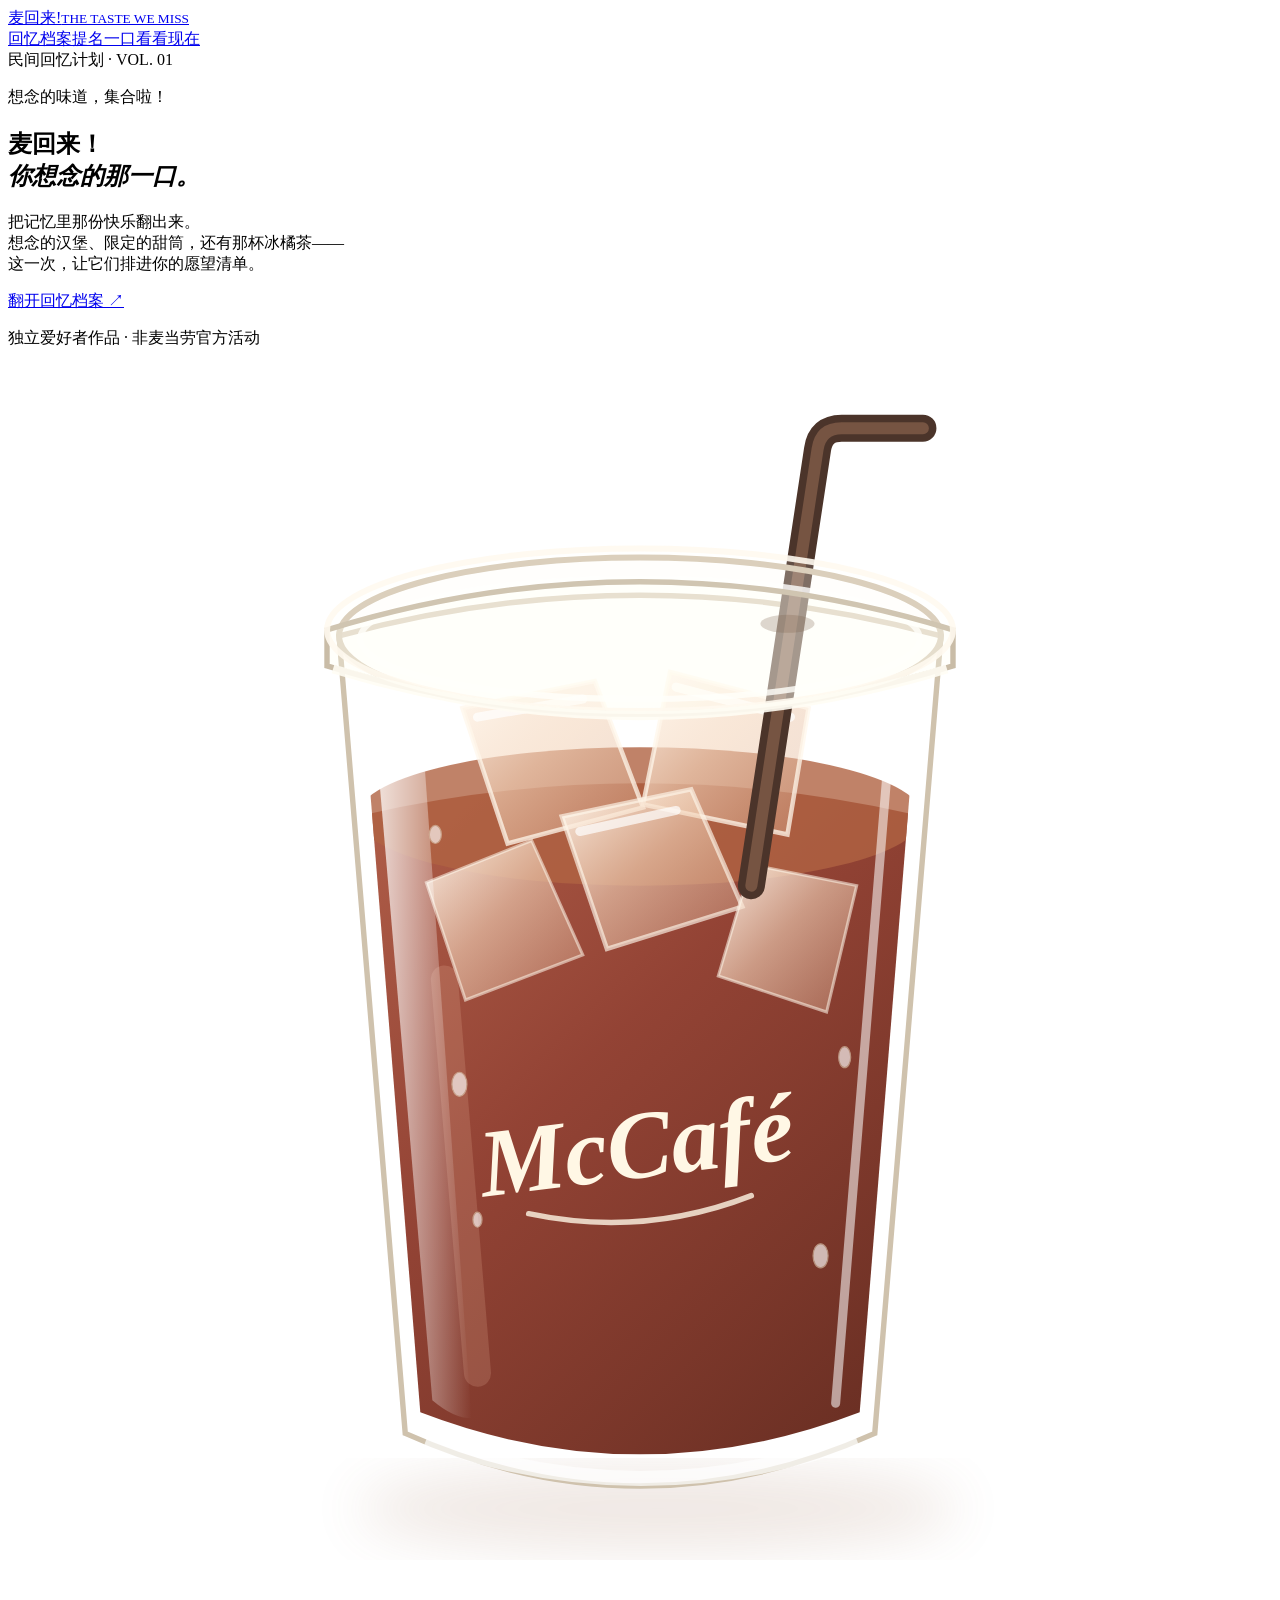
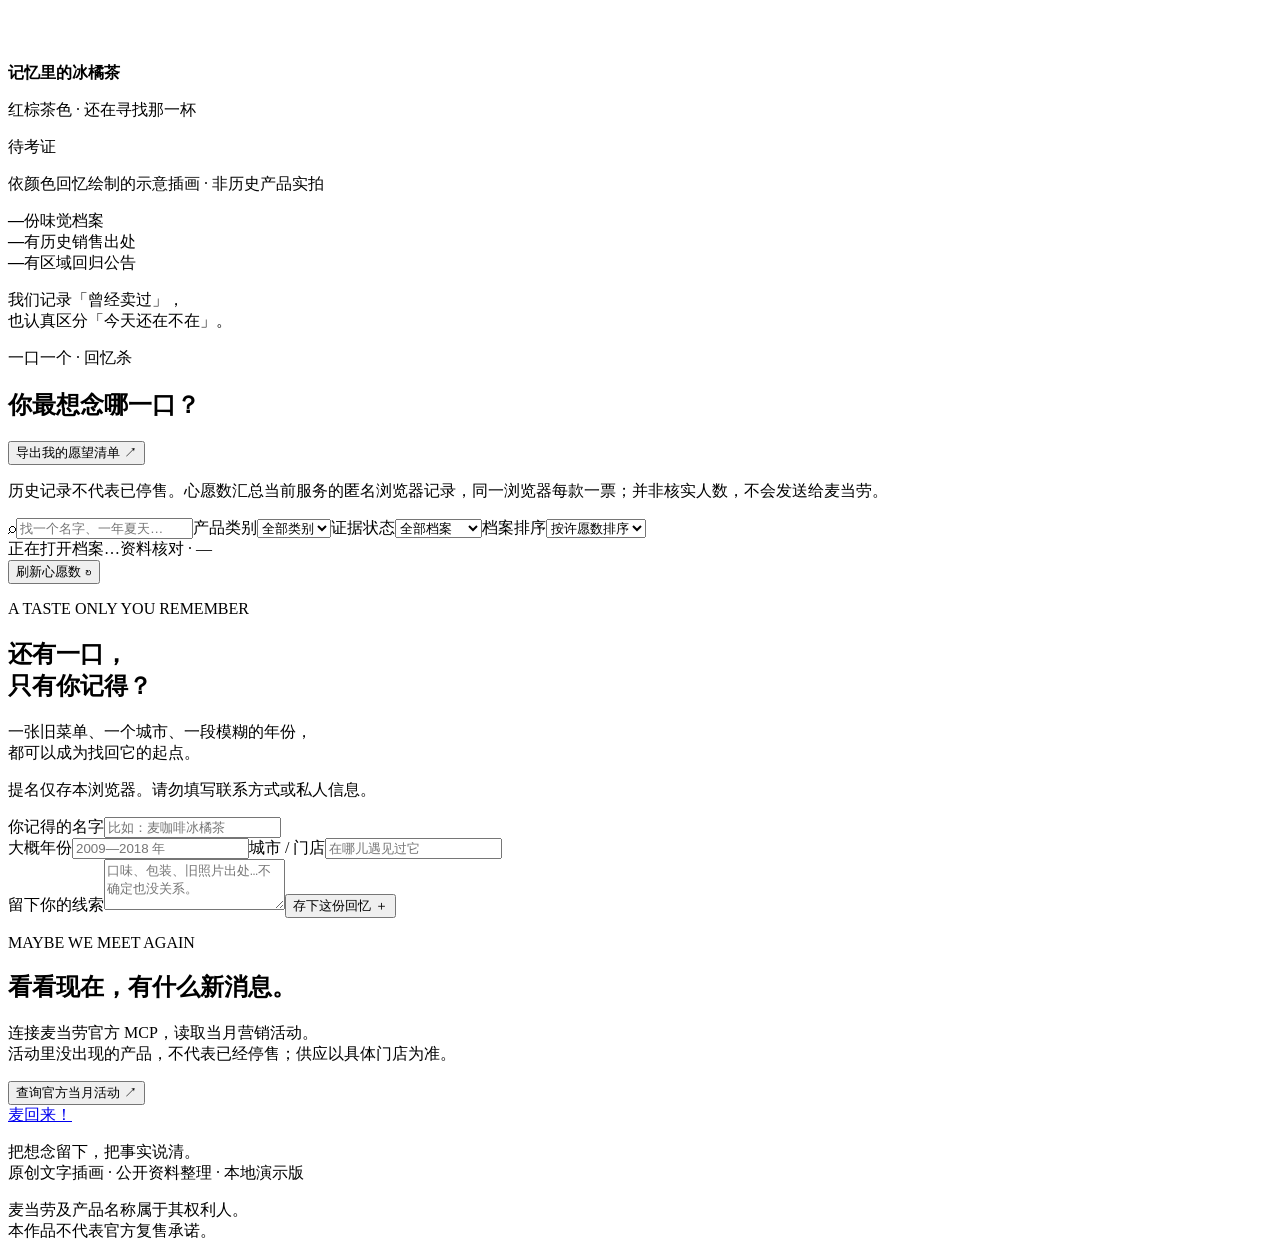
==== static/index.html @ cf87b191 "Launch Mai Hui Lai archive and wish voting skill" ====
<!doctype html>
<html lang="zh-CN"><head><meta charset="utf-8"><meta name="viewport" content="width=device-width,initial-scale=1"><title>麦回来！· 那一口，我们还记得</title><link rel="stylesheet" href="/style.css"><script defer src="/app.js"></script></head>
<body><header><a class="brand" href="#">麦回来<span>!</span><small>THE TASTE WE MISS</small></a><nav aria-label="主导航"><a href="#archive">回忆档案</a><a href="#nominate">提名一口</a><a href="#live">看看现在</a></nav><span class="edition">民间回忆计划 · VOL. 01</span></header>
<main><section class="hero"><div class="hero-copy"><p class="eyebrow">想念的味道，集合啦！</p><h1>麦回来<span>！</span><br><em>你想念的那一口。</em></h1><p class="intro">把记忆里那份快乐翻出来。<br>想念的汉堡、限定的甜筒，还有那杯冰橘茶——<br>这一次，让它们排进你的愿望清单。</p><a class="primary" href="#archive">翻开回忆档案 <span>↗</span></a><p class="quiet">独立爱好者作品 · 非麦当劳官方活动</p></div><div class="hero-art tea-scene" aria-label="根据用户颜色回忆绘制的冰茶示意插画，并非真实产品照片"><div class="tea-halo"></div><svg class="tea-glass" viewBox="0 0 420 430" role="img" aria-label="装有红棕色茶汤与冰块的麦咖啡透明外带杯及吸管示意图"><defs><linearGradient id="glass" x1="0" x2="1"><stop stop-color="#fff" stop-opacity=".8"/><stop offset=".2" stop-color="#fff" stop-opacity=".12"/><stop offset=".75" stop-color="#fff" stop-opacity=".06"/><stop offset="1" stop-color="#fff" stop-opacity=".75"/></linearGradient><linearGradient id="tea" x1="0" x2=".8" y2="1"><stop stop-color="#a84d35" stop-opacity=".9"/><stop offset=".45" stop-color="#8d392a" stop-opacity=".95"/><stop offset="1" stop-color="#6c3024"/></linearGradient><linearGradient id="ice" x1="0" x2="1" y2="1"><stop stop-color="#fff7ed" stop-opacity=".92"/><stop offset=".46" stop-color="#f4d6bc" stop-opacity=".6"/><stop offset="1" stop-color="#dcae92" stop-opacity=".35"/></linearGradient><linearGradient id="shine" x1="0" x2="1"><stop stop-color="#fff" stop-opacity=".8"/><stop offset="1" stop-color="#fff" stop-opacity="0"/></linearGradient><clipPath id="inside"><path d="M117 100L137 348Q210 376 283 348L303 100Z"/></clipPath><filter id="shadow"><feGaussianBlur stdDeviation="9"/></filter></defs><ellipse cx="216" cy="380" rx="100" ry="14" fill="#97664a" opacity=".15" filter="url(#shadow)"/><path d="M110 90Q210 63 310 90L288 355Q210 390 132 355Z" fill="url(#glass)" stroke="#cfc2ad" stroke-width="1.8"/><g clip-path="url(#inside)"><path d="M116 150Q210 128 304 150L284 351Q210 377 135 351Z" fill="url(#tea)"/><ellipse cx="210" cy="150" rx="94" ry="23" fill="#b16343" opacity=".8"/><path d="M151 114l44-9 16 42-45 12z" fill="url(#ice)" stroke="#fff7eb" stroke-opacity=".75" stroke-width="1.5"/><path d="M220 102l46 12-7 42-48-10z" fill="url(#ice)" stroke="#fff7eb" stroke-opacity=".75" stroke-width="1.5"/><path d="M184 150l43-9 17 39-45 14z" fill="url(#ice)" stroke="#fff7eb" stroke-opacity=".65" stroke-width="1.5"/><path d="M139 172l35-14 17 38-39 15z" fill="url(#ice)" stroke="#fff7eb" stroke-opacity=".55"/><path d="M247 166l35 7-10 42-36-12z" fill="url(#ice)" stroke="#fff7eb" stroke-opacity=".55"/><path d="M156 117l35-6M222 107l38 10M190 155l32-7" stroke="white" opacity=".7" stroke-width="3" stroke-linecap="round"/><path d="M145 204L156 335" stroke="#f4c3a5" stroke-opacity=".18" stroke-width="9" stroke-linecap="round"/></g><path d="M247 173L269 28Q270 21 277 21L304 21" fill="none" stroke="#4b342a" stroke-width="9" stroke-linecap="round"/><path d="M247 173L269 28Q270 21 277 21L304 21" fill="none" stroke="#765442" stroke-width="4" stroke-linecap="round"/><ellipse cx="210" cy="90" rx="100" ry="26" fill="#fffaf0" fill-opacity=".18" stroke="#d5c8b3" stroke-width="2"/><ellipse cx="210" cy="91" rx="93" ry="20" fill="none" stroke="white" stroke-opacity=".8" stroke-width="2"/><path d="M106 88Q210 56 314 88L314 100Q210 132 106 100Z" fill="#fffdf2" fill-opacity=".29" stroke="#c9bca7" stroke-width="1.8"/><ellipse cx="210" cy="88" rx="104" ry="27" fill="#fffdf2" fill-opacity=".13" stroke="#fffaf0" stroke-opacity=".9" stroke-width="2"/><path d="M108 101Q210 132 312 101" fill="none" stroke="#fffdf4" stroke-opacity=".9" stroke-width="3"/><ellipse cx="259" cy="86" rx="9" ry="3" fill="#795b43" fill-opacity=".25"/><text x="210" y="270" fill="#fff7e5" text-anchor="middle" font-family="Georgia, serif" font-size="32" font-style="italic" font-weight="bold" transform="rotate(-7 210 270)">McCafé</text><path d="M173 282Q211 290 247 276" fill="none" stroke="#fff7e5" stroke-width="1.8" stroke-linecap="round" opacity=".8"/><path d="M121 110L141 344Q148 350 154 350L137 113Z" fill="url(#shine)"/><path d="M294 112L275 345" fill="none" stroke="white" stroke-opacity=".55" stroke-width="3" stroke-linecap="round"/><path d="M139 357Q210 383 282 357" fill="none" stroke="white" stroke-opacity=".7" stroke-width="5"/><g fill="#fff" stroke="#d5bfa7" stroke-width=".4" opacity=".65"><ellipse cx="142" cy="156" rx="2" ry="3"/><ellipse cx="150" cy="239" rx="2.5" ry="4"/><ellipse cx="278" cy="230" rx="2" ry="3.5"/><ellipse cx="270" cy="296" rx="2.5" ry="4"/><ellipse cx="156" cy="284" rx="1.5" ry="2.5"/></g></svg><div class="tea-caption"><span class="tea-caption-rule"></span><div><strong>记忆里的冰橘茶</strong><p>红棕茶色 · 还在寻找那一杯</p></div><span class="tea-pending">待考证</span></div><p class="tea-disclaimer">依颜色回忆绘制的示意插画 · 非历史产品实拍</p></div></section>
<section class="stats" aria-label="档案概况"><div><b id="total">—</b><span>份味觉档案</span></div><div><b id="historical">—</b><span>有历史销售出处</span></div><div><b id="returned">—</b><span>有区域回归公告</span></div><p>我们记录「曾经卖过」，<br>也认真区分「今天还在不在」。</p></section>
<section id="archive" class="archive"><div class="section-top"><div><p class="eyebrow">一口一个 · 回忆杀</p><h2>你最想念哪一口？</h2></div><button id="export" class="text-button">导出我的愿望清单 ↗</button></div><p class="section-note">历史记录不代表已停售。心愿数汇总当前服务的匿名浏览器记录，同一浏览器每款一票；并非核实人数，不会发送给麦当劳。</p><div class="filters"><label class="search"><span>⌕</span><input id="search" type="search" placeholder="找一个名字、一年夏天…" aria-label="搜索产品名称、年份或线索"></label><label><span class="sr">产品类别</span><select id="category"><option value="">全部类别</option></select></label><label><span class="sr">证据状态</span><select id="status"><option value="">全部档案</option><option value="historical">有历史出处</option><option value="pending">待考证提名</option><option value="returned">有回归公告</option><option value="voted">我想它回来</option></select></label><label><span class="sr">档案排序</span><select id="sort"><option value="wishes">按许愿数排序</option><option value="archive">档案顺序</option></select></label></div><div class="results"><span id="count" role="status">正在打开档案…</span><span>资料核对 · <span id="checked">—</span></span></div><div class="vote-sync"><button id="refresh-votes" class="text-button" type="button">刷新心愿数 ↻</button><p id="vote-status" role="status" hidden></p></div><div id="cards" class="cards"></div><p id="empty" hidden>这里暂时没有匹配的味道。换个关键词试试，或在下方补一份回忆。</p></section>
<section id="nominate" class="nomination"><div><p class="eyebrow">A TASTE ONLY YOU REMEMBER</p><h2>还有一口，<br>只有你记得？</h2><p>一张旧菜单、一个城市、一段模糊的年份，<br>都可以成为找回它的起点。</p><p class="quiet">提名仅存本浏览器。请勿填写联系方式或私人信息。</p></div><form id="nomination-form"><label>你记得的名字<input name="name" required maxlength="80" placeholder="比如：麦咖啡冰橘茶"></label><div class="form-row"><label>大概年份<input name="year" maxlength="40" placeholder="2009—2018 年"></label><label>城市 / 门店<input name="city" maxlength="80" placeholder="在哪儿遇见过它"></label></div><label>留下你的线索<textarea name="memory" maxlength="600" rows="3" placeholder="口味、包装、旧照片出处…不确定也没关系。"></textarea></label><button class="primary" type="submit">存下这份回忆 <span>＋</span></button><div id="nominations"></div></form></section>
<section id="live" class="live"><div><p class="eyebrow">MAYBE WE MEET AGAIN</p><h2>看看现在，有什么新消息。</h2><p>连接麦当劳官方 MCP，读取当月营销活动。<br>活动里没出现的产品，不代表已经停售；供应以具体门店为准。</p></div><button id="calendar" class="outline">查询官方当月活动 ↗</button><pre id="live-result" role="status" hidden></pre></section></main><footer><a class="brand" href="#">麦回来！</a><p>把想念留下，把事实说清。<br>原创文字插画 · 公开资料整理 · 本地演示版</p><span>麦当劳及产品名称属于其权利人。<br>本作品不代表官方复售承诺。</span></footer>
<dialog id="detail"><button class="close" aria-label="关闭详情">×</button><div id="detail-content"></div></dialog><div id="toast" role="status" hidden></div></body></html>
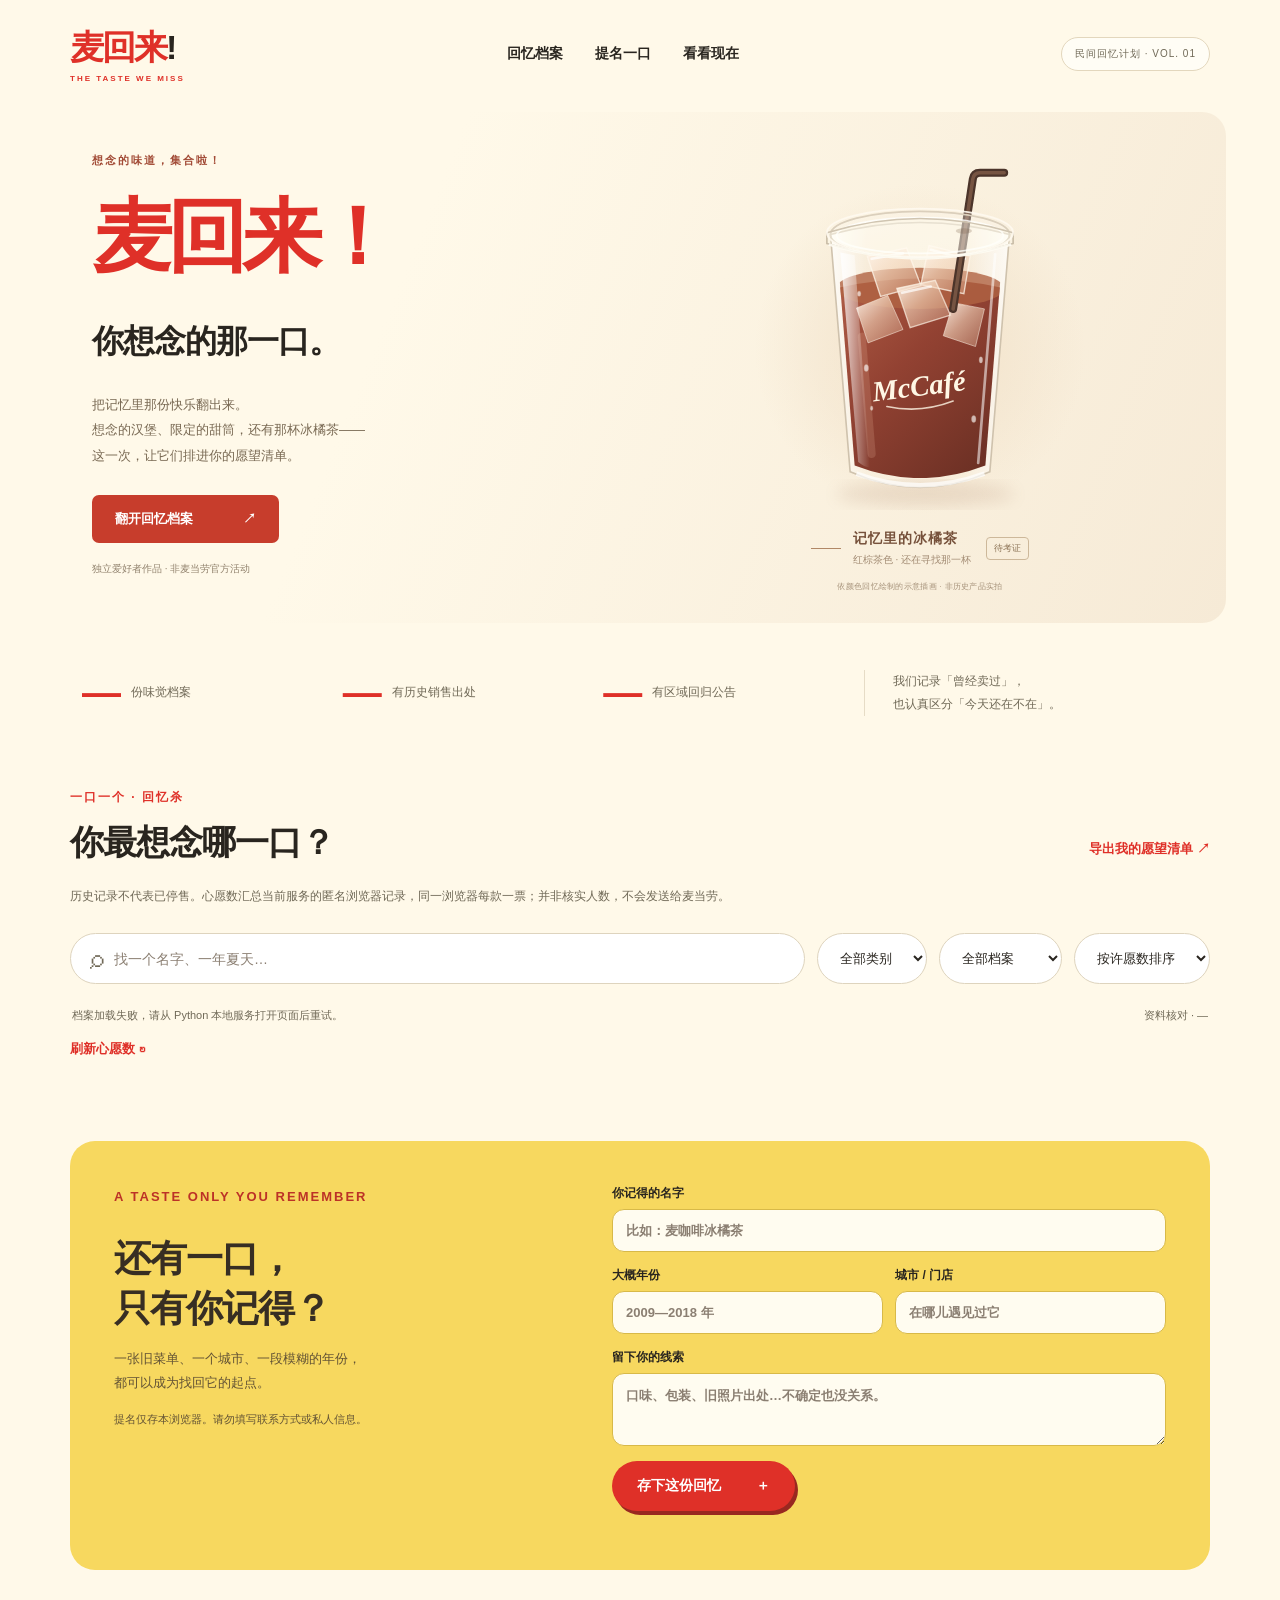
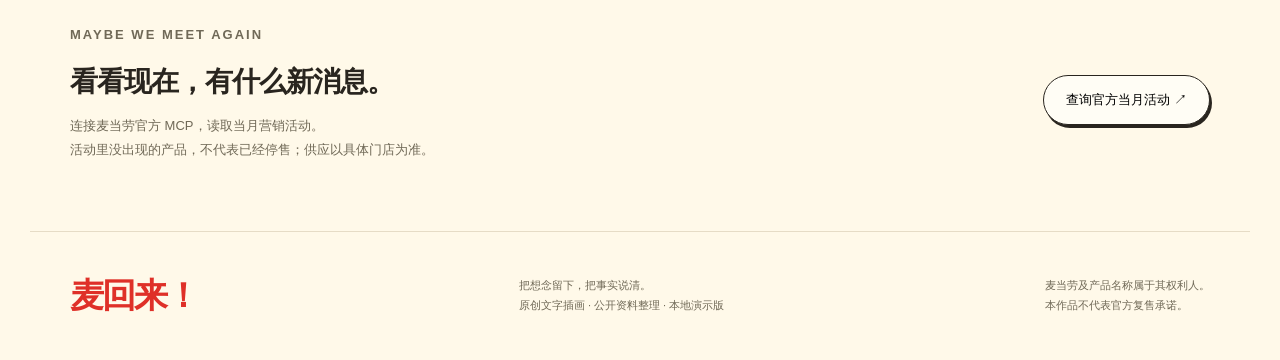
==== commit c55be45c: "Add public Pages showcase with isolated personal wishes" ====
--- a/static/index.html
+++ b/static/index.html
@@ -1,9 +1,9 @@
 <!doctype html>
-<html lang="zh-CN"><head><meta charset="utf-8"><meta name="viewport" content="width=device-width,initial-scale=1"><title>麦回来！· 那一口，我们还记得</title><link rel="stylesheet" href="/style.css"><script defer src="/app.js"></script></head>
+<html lang="zh-CN" data-mode="server"><head><meta charset="utf-8"><meta name="viewport" content="width=device-width,initial-scale=1"><title>麦回来！· 那一口，我们还记得</title><link rel="stylesheet" href="./style.css"><script defer src="./app.js"></script></head>
 <body><header><a class="brand" href="#">麦回来<span>!</span><small>THE TASTE WE MISS</small></a><nav aria-label="主导航"><a href="#archive">回忆档案</a><a href="#nominate">提名一口</a><a href="#live">看看现在</a></nav><span class="edition">民间回忆计划 · VOL. 01</span></header>
 <main><section class="hero"><div class="hero-copy"><p class="eyebrow">想念的味道，集合啦！</p><h1>麦回来<span>！</span><br><em>你想念的那一口。</em></h1><p class="intro">把记忆里那份快乐翻出来。<br>想念的汉堡、限定的甜筒，还有那杯冰橘茶——<br>这一次，让它们排进你的愿望清单。</p><a class="primary" href="#archive">翻开回忆档案 <span>↗</span></a><p class="quiet">独立爱好者作品 · 非麦当劳官方活动</p></div><div class="hero-art tea-scene" aria-label="根据用户颜色回忆绘制的冰茶示意插画，并非真实产品照片"><div class="tea-halo"></div><svg class="tea-glass" viewBox="0 0 420 430" role="img" aria-label="装有红棕色茶汤与冰块的麦咖啡透明外带杯及吸管示意图"><defs><linearGradient id="glass" x1="0" x2="1"><stop stop-color="#fff" stop-opacity=".8"/><stop offset=".2" stop-color="#fff" stop-opacity=".12"/><stop offset=".75" stop-color="#fff" stop-opacity=".06"/><stop offset="1" stop-color="#fff" stop-opacity=".75"/></linearGradient><linearGradient id="tea" x1="0" x2=".8" y2="1"><stop stop-color="#a84d35" stop-opacity=".9"/><stop offset=".45" stop-color="#8d392a" stop-opacity=".95"/><stop offset="1" stop-color="#6c3024"/></linearGradient><linearGradient id="ice" x1="0" x2="1" y2="1"><stop stop-color="#fff7ed" stop-opacity=".92"/><stop offset=".46" stop-color="#f4d6bc" stop-opacity=".6"/><stop offset="1" stop-color="#dcae92" stop-opacity=".35"/></linearGradient><linearGradient id="shine" x1="0" x2="1"><stop stop-color="#fff" stop-opacity=".8"/><stop offset="1" stop-color="#fff" stop-opacity="0"/></linearGradient><clipPath id="inside"><path d="M117 100L137 348Q210 376 283 348L303 100Z"/></clipPath><filter id="shadow"><feGaussianBlur stdDeviation="9"/></filter></defs><ellipse cx="216" cy="380" rx="100" ry="14" fill="#97664a" opacity=".15" filter="url(#shadow)"/><path d="M110 90Q210 63 310 90L288 355Q210 390 132 355Z" fill="url(#glass)" stroke="#cfc2ad" stroke-width="1.8"/><g clip-path="url(#inside)"><path d="M116 150Q210 128 304 150L284 351Q210 377 135 351Z" fill="url(#tea)"/><ellipse cx="210" cy="150" rx="94" ry="23" fill="#b16343" opacity=".8"/><path d="M151 114l44-9 16 42-45 12z" fill="url(#ice)" stroke="#fff7eb" stroke-opacity=".75" stroke-width="1.5"/><path d="M220 102l46 12-7 42-48-10z" fill="url(#ice)" stroke="#fff7eb" stroke-opacity=".75" stroke-width="1.5"/><path d="M184 150l43-9 17 39-45 14z" fill="url(#ice)" stroke="#fff7eb" stroke-opacity=".65" stroke-width="1.5"/><path d="M139 172l35-14 17 38-39 15z" fill="url(#ice)" stroke="#fff7eb" stroke-opacity=".55"/><path d="M247 166l35 7-10 42-36-12z" fill="url(#ice)" stroke="#fff7eb" stroke-opacity=".55"/><path d="M156 117l35-6M222 107l38 10M190 155l32-7" stroke="white" opacity=".7" stroke-width="3" stroke-linecap="round"/><path d="M145 204L156 335" stroke="#f4c3a5" stroke-opacity=".18" stroke-width="9" stroke-linecap="round"/></g><path d="M247 173L269 28Q270 21 277 21L304 21" fill="none" stroke="#4b342a" stroke-width="9" stroke-linecap="round"/><path d="M247 173L269 28Q270 21 277 21L304 21" fill="none" stroke="#765442" stroke-width="4" stroke-linecap="round"/><ellipse cx="210" cy="90" rx="100" ry="26" fill="#fffaf0" fill-opacity=".18" stroke="#d5c8b3" stroke-width="2"/><ellipse cx="210" cy="91" rx="93" ry="20" fill="none" stroke="white" stroke-opacity=".8" stroke-width="2"/><path d="M106 88Q210 56 314 88L314 100Q210 132 106 100Z" fill="#fffdf2" fill-opacity=".29" stroke="#c9bca7" stroke-width="1.8"/><ellipse cx="210" cy="88" rx="104" ry="27" fill="#fffdf2" fill-opacity=".13" stroke="#fffaf0" stroke-opacity=".9" stroke-width="2"/><path d="M108 101Q210 132 312 101" fill="none" stroke="#fffdf4" stroke-opacity=".9" stroke-width="3"/><ellipse cx="259" cy="86" rx="9" ry="3" fill="#795b43" fill-opacity=".25"/><text x="210" y="270" fill="#fff7e5" text-anchor="middle" font-family="Georgia, serif" font-size="32" font-style="italic" font-weight="bold" transform="rotate(-7 210 270)">McCafé</text><path d="M173 282Q211 290 247 276" fill="none" stroke="#fff7e5" stroke-width="1.8" stroke-linecap="round" opacity=".8"/><path d="M121 110L141 344Q148 350 154 350L137 113Z" fill="url(#shine)"/><path d="M294 112L275 345" fill="none" stroke="white" stroke-opacity=".55" stroke-width="3" stroke-linecap="round"/><path d="M139 357Q210 383 282 357" fill="none" stroke="white" stroke-opacity=".7" stroke-width="5"/><g fill="#fff" stroke="#d5bfa7" stroke-width=".4" opacity=".65"><ellipse cx="142" cy="156" rx="2" ry="3"/><ellipse cx="150" cy="239" rx="2.5" ry="4"/><ellipse cx="278" cy="230" rx="2" ry="3.5"/><ellipse cx="270" cy="296" rx="2.5" ry="4"/><ellipse cx="156" cy="284" rx="1.5" ry="2.5"/></g></svg><div class="tea-caption"><span class="tea-caption-rule"></span><div><strong>记忆里的冰橘茶</strong><p>红棕茶色 · 还在寻找那一杯</p></div><span class="tea-pending">待考证</span></div><p class="tea-disclaimer">依颜色回忆绘制的示意插画 · 非历史产品实拍</p></div></section>
 <section class="stats" aria-label="档案概况"><div><b id="total">—</b><span>份味觉档案</span></div><div><b id="historical">—</b><span>有历史销售出处</span></div><div><b id="returned">—</b><span>有区域回归公告</span></div><p>我们记录「曾经卖过」，<br>也认真区分「今天还在不在」。</p></section>
-<section id="archive" class="archive"><div class="section-top"><div><p class="eyebrow">一口一个 · 回忆杀</p><h2>你最想念哪一口？</h2></div><button id="export" class="text-button">导出我的愿望清单 ↗</button></div><p class="section-note">历史记录不代表已停售。心愿数汇总当前服务的匿名浏览器记录，同一浏览器每款一票；并非核实人数，不会发送给麦当劳。</p><div class="filters"><label class="search"><span>⌕</span><input id="search" type="search" placeholder="找一个名字、一年夏天…" aria-label="搜索产品名称、年份或线索"></label><label><span class="sr">产品类别</span><select id="category"><option value="">全部类别</option></select></label><label><span class="sr">证据状态</span><select id="status"><option value="">全部档案</option><option value="historical">有历史出处</option><option value="pending">待考证提名</option><option value="returned">有回归公告</option><option value="voted">我想它回来</option></select></label><label><span class="sr">档案排序</span><select id="sort"><option value="wishes">按许愿数排序</option><option value="archive">档案顺序</option></select></label></div><div class="results"><span id="count" role="status">正在打开档案…</span><span>资料核对 · <span id="checked">—</span></span></div><div class="vote-sync"><button id="refresh-votes" class="text-button" type="button">刷新心愿数 ↻</button><p id="vote-status" role="status" hidden></p></div><div id="cards" class="cards"></div><p id="empty" hidden>这里暂时没有匹配的味道。换个关键词试试，或在下方补一份回忆。</p></section>
+<section id="archive" class="archive"><div class="section-top"><div><p class="eyebrow">一口一个 · 回忆杀</p><h2>你最想念哪一口？</h2></div><button id="export" class="text-button">导出我的愿望清单 ↗</button></div><p class="section-note" id="mode-note">历史记录不代表已停售。心愿数汇总当前服务的匿名浏览器记录，同一浏览器每款一票；并非核实人数，不会发送给麦当劳。</p><div class="filters"><label class="search"><span>⌕</span><input id="search" type="search" placeholder="找一个名字、一年夏天…" aria-label="搜索产品名称、年份或线索"></label><label><span class="sr">产品类别</span><select id="category"><option value="">全部类别</option></select></label><label><span class="sr">证据状态</span><select id="status"><option value="">全部档案</option><option value="historical">有历史出处</option><option value="pending">待考证提名</option><option value="returned">有回归公告</option><option value="voted">我想它回来</option></select></label><label><span class="sr">档案排序</span><select id="sort"><option value="wishes">按许愿数排序</option><option value="archive">档案顺序</option></select></label></div><div class="results"><span id="count" role="status">正在打开档案…</span><span>资料核对 · <span id="checked">—</span></span></div><div class="vote-sync"><button id="refresh-votes" class="text-button" type="button">刷新心愿数 ↻</button><p id="vote-status" role="status" hidden></p></div><div id="cards" class="cards"></div><p id="empty" hidden>这里暂时没有匹配的味道。换个关键词试试，或在下方补一份回忆。</p></section>
 <section id="nominate" class="nomination"><div><p class="eyebrow">A TASTE ONLY YOU REMEMBER</p><h2>还有一口，<br>只有你记得？</h2><p>一张旧菜单、一个城市、一段模糊的年份，<br>都可以成为找回它的起点。</p><p class="quiet">提名仅存本浏览器。请勿填写联系方式或私人信息。</p></div><form id="nomination-form"><label>你记得的名字<input name="name" required maxlength="80" placeholder="比如：麦咖啡冰橘茶"></label><div class="form-row"><label>大概年份<input name="year" maxlength="40" placeholder="2009—2018 年"></label><label>城市 / 门店<input name="city" maxlength="80" placeholder="在哪儿遇见过它"></label></div><label>留下你的线索<textarea name="memory" maxlength="600" rows="3" placeholder="口味、包装、旧照片出处…不确定也没关系。"></textarea></label><button class="primary" type="submit">存下这份回忆 <span>＋</span></button><div id="nominations"></div></form></section>
 <section id="live" class="live"><div><p class="eyebrow">MAYBE WE MEET AGAIN</p><h2>看看现在，有什么新消息。</h2><p>连接麦当劳官方 MCP，读取当月营销活动。<br>活动里没出现的产品，不代表已经停售；供应以具体门店为准。</p></div><button id="calendar" class="outline">查询官方当月活动 ↗</button><pre id="live-result" role="status" hidden></pre></section></main><footer><a class="brand" href="#">麦回来！</a><p>把想念留下，把事实说清。<br>原创文字插画 · 公开资料整理 · 本地演示版</p><span>麦当劳及产品名称属于其权利人。<br>本作品不代表官方复售承诺。</span></footer>
 <dialog id="detail"><button class="close" aria-label="关闭详情">×</button><div id="detail-content"></div></dialog><div id="toast" role="status" hidden></div></body></html>
--- a/static/style.css
+++ b/static/style.css
@@ -0,0 +1,7 @@
+:root{--paper:#fbf6ec;--ink:#37251e;--red:#bc3028;--line:#ded5c6;--muted:#796d60;--yellow:#efbb54}*{box-sizing:border-box}html{scroll-behavior:smooth;scroll-padding-top:32px}body{margin:0;background:var(--paper);color:var(--ink);font-family:-apple-system,BlinkMacSystemFont,"PingFang SC","Microsoft YaHei",sans-serif}button,input,select,textarea{font:inherit}button,a,input,select,textarea{touch-action:manipulation}button,a{ -webkit-tap-highlight-color:transparent}a{color:inherit;text-decoration:none}button{cursor:pointer}button:focus-visible,a:focus-visible,input:focus-visible,select:focus-visible,textarea:focus-visible{outline:3px solid #176c68;outline-offset:4px}header,main,footer{max-width:1220px;margin:auto}header{padding:29px 40px;display:flex;align-items:center;justify-content:space-between;border-bottom:1px solid var(--line)}.brand{font-size:29px;font-weight:900;letter-spacing:-2px;color:var(--red)}.brand span{color:var(--ink)}.brand small{display:block;font-size:8px;letter-spacing:2.2px;margin-top:3px}nav{display:flex;gap:30px;font-size:13px}nav a:hover{color:var(--red)}.edition{font-size:10px;letter-spacing:1px;color:var(--muted)}section{margin:0 40px}.hero{display:grid;grid-template-columns:1fr 1fr;min-height:600px;align-items:center;gap:20px}.eyebrow{font-size:11px;font-weight:700;letter-spacing:2.4px;color:var(--red);margin:0 0 24px}h1{font-size:clamp(48px,5.3vw,70px);letter-spacing:-3px;line-height:1.14;margin:0 0 24px;font-weight:900}h1 span{color:var(--red)}.intro{line-height:1.9;color:var(--muted);font-size:15px;margin-bottom:28px}.primary{display:inline-flex;justify-content:space-between;gap:48px;align-items:center;background:var(--red);border:0;color:white;padding:15px 22px;border-radius:3px;font-size:13px;font-weight:600}.primary:hover{background:#9c241f}.quiet{font-size:11px;color:var(--muted);line-height:1.8}.hero-art{height:460px;position:relative;isolation:isolate}.hero-art:before{content:"";position:absolute;inset:28px 0;background:#eadbc0;border-radius:50%;opacity:.55}.orbit{position:absolute;left:40px;top:0;font-size:10px;letter-spacing:4px;transform:rotate(-8deg)}.ticket{position:absolute;background:#fffaf0;box-shadow:0 15px 35px #5d402222;border:1px solid #e5d6ba;border-radius:3px}.ticket.back{width:220px;height:290px;right:0;top:28px;transform:rotate(13deg);padding:26px;color:#716451;background:#ecd9ab}.ticket.back p{font-size:12px}.ticket.back strong{font-size:34px;writing-mode:vertical-rl;letter-spacing:10px;display:block;margin:20px auto}.ticket.back span{font-size:10px}.ticket.front{width:270px;height:359px;top:70px;left:55px;transform:rotate(-9deg);padding:20px}.ticket-top{display:flex;justify-content:space-between;font-size:10px;border-bottom:1px dashed #b6a78e;padding-bottom:14px}.ticket-top span{font-family:monospace}.cup{width:100px;height:148px;background:var(--red);border-radius:5px 5px 26px 26px;transform:rotate(8deg);margin:40px auto 20px;position:relative;box-shadow:9px 10px 0 #e9dac1}.cup:before{content:"";position:absolute;background:#efddba;width:110px;left:-5px;height:10px;border-radius:8px;top:-5px}.straw{width:7px;height:41px;background:#ac8d60;position:absolute;top:-42px;left:67px;transform:rotate(10deg)}.cup-label{color:#f9e9be;font-size:29px;line-height:1.1;font-weight:900;text-align:center;padding-top:35px}.ticket-bottom{border-top:1px dashed #b6a78e;padding-top:18px;text-align:center}.ticket-bottom strong{font-size:14px;display:block}.ticket-bottom span{display:block;font-size:7px;letter-spacing:1px;margin-top:10px}.stamp{position:absolute;bottom:13px;right:25px;border-radius:50%;border:2px solid var(--red);outline:1px solid var(--red);outline-offset:-7px;color:var(--red);width:92px;height:92px;display:grid;place-content:center;text-align:center;font-size:24px;font-weight:800;line-height:1.1;transform:rotate(12deg);background:var(--paper)}.stats{border-top:1px solid var(--line);border-bottom:1px solid var(--line);display:grid;grid-template-columns:repeat(3,1fr) 1.4fr;padding:24px 0}.stats div{display:flex;align-items:center;gap:12px}.stats b{font-family:Georgia,serif;font-size:39px;font-weight:400}.stats span,.stats p{font-size:11px;color:var(--muted);line-height:1.9}.stats p{margin:0;border-left:1px solid var(--line);padding-left:28px}.archive{padding:65px 0}.section-top{display:flex;justify-content:space-between;gap:20px;align-items:end}.section-top .eyebrow{margin-bottom:14px}h2{font-size:30px;letter-spacing:-1px;line-height:1.35;margin:0}.text-button{border:0;background:none;color:var(--red);padding:8px 0;font-size:12px}.section-note{font-size:12px;line-height:1.8;color:var(--muted);margin:20px 0 26px}.filters{display:flex;gap:10px}.search{flex:1;display:flex;background:#fffaf4;border:1px solid var(--line);align-items:center;padding:0 14px;gap:10px}.search span{font-size:27px;color:var(--muted)}input,textarea,select{min-width:0;background:#fffaf4;border:1px solid var(--line);color:var(--ink);padding:13px;border-radius:3px}input::placeholder,textarea::placeholder{color:#8b7f72}.search input{border:0;width:100%;background:none;padding-left:0}select{height:47px;font-size:12px;max-width:180px}.results{display:flex;justify-content:space-between;margin:20px 0;font-size:10px;color:var(--muted)}.cards{display:grid;grid-template-columns:repeat(3,1fr);gap:20px}.card{border:1px solid var(--line);background:#fffbf4;display:flex;flex-direction:column;border-radius:4px;overflow:hidden;transition:transform .2s,box-shadow .2s}.card:hover{transform:translateY(-3px);box-shadow:0 10px 20px #37251e0a}.card-visual{height:150px;display:flex;justify-content:space-between;position:relative;padding:20px;background:var(--tile,#e7dfc7);overflow:hidden}.card-visual .number{font-family:monospace;font-size:10px;align-self:flex-start;color:#665a47}.card-visual .word{font-size:48px;font-weight:900;letter-spacing:-3px;align-self:center;color:#53452a99;transform:rotate(-8deg)}.card-visual .vertical{font-size:9px;writing-mode:vertical-rl;letter-spacing:3px;color:#665a47}.card-body{padding:20px;display:flex;flex-direction:column;flex:1}.badge{font-size:10px;color:#66664d;display:inline-block}.badge.pending{color:#966b20}.badge.returned{color:#337667}.card h3{font-size:18px;line-height:1.5;margin:10px 0;letter-spacing:-.5px}.card p{font-size:11px;color:var(--muted);line-height:1.7;margin:0 0 15px}.card-actions{display:flex;align-items:center;justify-content:space-between;gap:8px;margin-top:auto;padding-top:15px;border-top:1px solid var(--line)}.detail-link{background:none;border:0;padding:8px 0;font-size:11px;color:var(--muted)}.vote{border:1px solid #d9c8b5;color:var(--red);background:transparent;border-radius:3px;padding:8px 10px;font-size:11px}.vote[aria-pressed=true]{background:var(--red);color:white;border-color:var(--red)}.nomination{background:#ece5d7;display:grid;grid-template-columns:1fr 1.25fr;gap:55px;padding:44px;margin-bottom:45px}.nomination h2{font-size:34px}.nomination p,.live p{font-size:12px;color:var(--muted);line-height:1.9}.nomination form{display:grid;gap:15px}form label{font-size:11px;display:grid;gap:7px}.form-row{display:grid;grid-template-columns:1fr 1fr;gap:12px}textarea{resize:vertical}form .primary{justify-self:start}.saved-memory{padding:12px 0;border-bottom:1px solid #cfc4b2;font-size:12px;overflow-wrap:anywhere}.saved-memory p{margin:5px 0;white-space:pre-wrap}.saved-memory button{font-size:11px;border:0;background:none;color:var(--red);padding:5px}.live{display:flex;flex-wrap:wrap;align-items:center;justify-content:space-between;gap:20px;padding:15px 0 55px}.live h2{font-size:25px}.live .eyebrow{margin-bottom:15px}.outline{background:none;border:1px solid var(--ink);padding:15px;font-size:12px;border-radius:3px}.outline:disabled{opacity:.5;cursor:wait}pre{white-space:pre-wrap;overflow-wrap:anywhere;background:#eee7d9;padding:20px;font-size:12px;line-height:1.7;max-height:400px;overflow:auto;width:100%}footer{border-top:1px solid var(--line);padding:30px 40px;display:flex;justify-content:space-between;align-items:center;gap:20px}footer p,footer>span{font-size:10px;line-height:1.8;color:var(--muted)}dialog{max-width:600px;width:calc(100% - 32px);background:var(--paper);color:var(--ink);padding:40px;border:1px solid var(--line);border-radius:8px;max-height:85vh}dialog::backdrop{background:#2f241eb3;backdrop-filter:blur(3px)}.close{position:absolute;right:14px;top:10px;border:0;background:none;font-size:28px;color:var(--ink)}dialog h2{font-size:26px;margin:20px 0}dialog p{font-size:13px;line-height:1.9}dialog h4{font-size:12px;color:var(--muted);margin-bottom:8px}dialog a{font-size:12px;display:block;color:var(--red);text-decoration:underline;margin:12px 0}#toast{position:fixed;bottom:25px;left:50%;transform:translateX(-50%);background:var(--ink);color:#fff;padding:13px 22px;font-size:12px;border-radius:4px;max-width:90%;z-index:5}.sr{position:absolute;width:1px;height:1px;overflow:hidden;clip-path:inset(50%)}[hidden]{display:none!important}@media(max-width:800px){header{padding:22px 24px}.edition{display:none}nav{gap:18px}section{margin-left:24px;margin-right:24px}.hero{min-height:510px}.hero-art{transform:scale(.8);transform-origin:center;height:420px}.ticket.front{left:0}.stats{grid-template-columns:repeat(3,1fr);gap:15px}.stats p{display:none}.stats div{display:block}.stats span{display:block}.cards{grid-template-columns:repeat(2,1fr)}.nomination{padding:28px;gap:25px;grid-template-columns:1fr 1.2fr}footer{padding:25px}}@media(max-width:560px){header{padding:20px}.brand{font-size:25px}nav{font-size:11px;gap:13px}.hero{grid-template-columns:1fr;gap:0;padding-top:38px}.hero-copy{position:relative;z-index:1}h1{font-size:55px}.intro{font-size:13px}.hero-art{height:430px;width:310px;max-width:100%;justify-self:center;margin-top:-12px;transform:scale(.76);transform-origin:center top;margin-bottom:-60px}.hero-art:before{height:370px}.stamp{bottom:0;right:0}.stats{margin-top:25px}.stats b{font-size:32px}.stats span{font-size:10px}.archive{padding:42px 0}.section-top{align-items:start}.section-top h2{font-size:25px}.section-top .text-button{font-size:10px;max-width:90px;text-align:right}.eyebrow{font-size:9px}.filters{flex-wrap:wrap}.search{flex-basis:100%}.filters>label:not(.search){flex:1}.filters select{max-width:none;width:100%}.cards{gap:12px}.card-visual{height:115px;padding:12px}.card-visual .word{font-size:32px}.card-body{padding:13px}.card h3{font-size:15px}.card-actions{flex-wrap:wrap}.vote{width:100%}.card p{font-size:10px}.card-visual .vertical{font-size:8px}.nomination{grid-template-columns:1fr;padding:24px;margin-left:16px;margin-right:16px}.nomination h2{font-size:29px}.live h2{font-size:23px}.live{padding-bottom:35px}footer{flex-wrap:wrap}footer>span{width:100%}dialog{padding:30px 24px}}@media(prefers-reduced-motion:reduce){html{scroll-behavior:auto}.card{transition:none}}
+/* Playful nostalgia edition: original CSS illustrations, no product photos. */
+:root{--paper:#fff9e9;--ink:#29251f;--red:#df3028;--line:#e6dcc6;--muted:#706957;--yellow:#ffce42}body{background:var(--paper)}header{border-bottom:0;padding-top:25px;padding-bottom:25px}.brand{font-size:34px;letter-spacing:-2px}.brand small{letter-spacing:2px;font-size:8px}nav{font-size:14px;gap:32px;font-weight:600}.edition{border:1px solid #e3d7bd;border-radius:30px;padding:9px 13px;font-size:10px;background:#fffdf5}.hero{margin:8px 24px 30px;padding:44px 34px;background:#ffdc64;border-radius:28px;min-height:570px;overflow:hidden;position:relative}.hero:after{content:'✦';font-size:72px;color:#df3028;position:absolute;bottom:24px;left:47%;transform:rotate(16deg)}.hero-copy{z-index:1}.hero .eyebrow{display:inline-block;background:#fff9e9;padding:9px 15px;border-radius:22px;color:#b82722;letter-spacing:2px;font-size:12px;transform:rotate(-2deg);margin-bottom:25px}h1{font-size:88px;letter-spacing:-6px;line-height:1.05;margin-bottom:25px;color:var(--red);white-space:nowrap}h1 span{color:var(--red)}h1 em{font-style:normal;font-size:35px;letter-spacing:-1px;color:var(--ink);line-height:1.6}.intro{font-size:14px;color:#544a30;line-height:1.95}.primary{border-radius:40px;padding:16px 25px;font-size:14px;box-shadow:3px 4px 0 #992820;gap:35px}.primary:hover{background:#c62b24;transform:translateY(-1px)}.hero .quiet{font-size:11px;margin-top:19px;color:#6b5a31}.hero-art{height:430px;transform:rotate(3deg);min-width:0}.hero-art:before{background:#fff0a4;opacity:1;inset:30px 5px;border:2px dashed #eebc3e;transform:rotate(-10deg)}.orbit{top:12px;left:35px;font-weight:800;color:#976b20;font-size:9px;letter-spacing:3px}.ticket{border:2px solid var(--ink);border-radius:14px;box-shadow:6px 7px 0 #34271f}.ticket.back{background:#ef6b49;right:-10px;top:55px;width:215px;height:270px;color:#fff8e7;transform:rotate(16deg)}.ticket.back strong{font-size:37px;letter-spacing:8px}.ticket.back p{font-weight:700}.ticket.front{width:255px;height:330px;left:35px;top:48px;background:#fffdf1;transform:rotate(-12deg);padding:18px}.ticket-top{border-color:#bdb39b;font-weight:700}.cup{height:130px;width:96px;margin:35px auto 18px;background:repeating-linear-gradient(90deg,#df3028 0,#df3028 19px,#f04c3e 19px,#f04c3e 38px);box-shadow:7px 6px 0 #f1db9a}.cup-label{font-size:28px;padding-top:30px}.cup:before{background:#fff7db;border:2px solid var(--ink);height:14px;left:-6px;width:108px;top:-8px}.straw{height:37px;top:-43px;background:#d83229;border:1px solid #982d21}.ticket-bottom{padding-top:14px}.ticket-bottom strong{font-size:17px;color:var(--red)}.ticket-bottom span{font-size:6px;letter-spacing:1px}.stamp{background:#b8d9a4;color:#274f36;border:2px solid #274f36;outline:none;box-shadow:3px 4px 0 #274f36;width:104px;height:104px;right:-3px;bottom:11px;font-size:26px;transform:rotate(10deg)}.stats{border:0;gap:22px;padding:17px 0 24px;margin:0 52px}.stats div{gap:12px}.stats b{font-family:inherit;font-size:39px;font-weight:850;color:var(--red);letter-spacing:-2px}.stats span{font-size:12px}.stats p{font-size:12px}.archive{padding:49px 0 60px;margin-left:40px;margin-right:40px}.eyebrow{font-size:12px;letter-spacing:2px}.section-top h2{font-size:34px;letter-spacing:-1px}.text-button{font-size:13px;font-weight:600}.section-note{font-size:12px;max-width:820px}.filters{gap:12px}.search{border-radius:40px;background:white;border:1.5px solid #ded4be;padding:0 19px}.search input{padding:15px 0;font-size:14px}select{border-radius:30px;background:white;height:51px;padding:0 18px;font-size:13px;border:1.5px solid #ded4be}.results{font-size:11px;margin:24px 2px 17px}.cards{gap:24px}.card{border-radius:19px;border:1.5px solid #e2d7be;box-shadow:0 4px 0 #eee3ca;background:#fffdf6;transition:transform .18s,box-shadow .18s}.card:hover{transform:translateY(-5px) rotate(-.3deg);box-shadow:0 8px 0 #e8dbc0}.card-visual{height:198px;background:#f8df91;position:relative;padding:17px;overflow:hidden}.card-visual:before{content:'';position:absolute;width:150px;height:150px;background:#ffffff44;left:50%;top:50%;transform:translate(-50%,-50%);border-radius:50%}.card-visual .number{font-size:10px;font-weight:700;z-index:1;letter-spacing:1px}.category-sticker{position:absolute;right:15px;top:15px;font-size:10px;background:#fffbee;border:1px solid #b9aa80;border-radius:20px;padding:5px 9px;transform:rotate(7deg)}.illustration-note{position:absolute;right:14px;bottom:11px;font-size:8px;letter-spacing:.5px;color:#75664e}.card-body{padding:22px}.badge{font-size:11px;color:#5d6a4b}.badge.pending{color:#a66b16}.badge.returned{color:#26734d}.card h3{font-size:20px;line-height:1.45;margin:12px 0;letter-spacing:-.5px}.card p{font-size:12px;line-height:1.75}.card-actions{padding-top:16px}.detail-link{font-size:12px;color:#655c4d}.vote{border-radius:25px;padding:10px 13px;background:#fff6dd;font-size:12px;font-weight:650;border-color:#eed1aa}.vote[aria-pressed=true]{box-shadow:0 2px 0 #a62520}.food-art{position:absolute;left:50%;top:50%;transform:translate(-50%,-43%) rotate(-8deg);width:130px;height:130px;filter:drop-shadow(5px 7px 0 #46381c18)}.food-art i{position:absolute;display:block;font-style:normal}.visual-drink{background:#f3d77c}.drink i:nth-child(1){width:77px;height:100px;left:26px;top:24px;background:#ef6045;border:2px solid #692f23;border-radius:5px 5px 21px 21px;transform:perspective(180px) rotateX(-8deg)}.drink i:nth-child(2){width:85px;height:12px;border:2px solid #692f23;background:#fff7d7;border-radius:8px;left:22px;top:19px}.drink i:nth-child(3){width:7px;height:36px;background:repeating-linear-gradient(45deg,#e74232 0,#e74232 5px,#fff8e9 5px,#fff8e9 10px);left:80px;top:-14px;border:1px solid #973f27;transform:rotate(9deg)}.drink i:nth-child(4){width:47px;height:47px;left:41px;top:48px;border-radius:50%;background:#fff1b8;border:1px solid #d3aa55}.drink i:nth-child(4):after{content:'想念';position:absolute;inset:0;display:grid;place-content:center;color:#c23724;font-size:14px;font-weight:900;transform:rotate(-8deg)}.drink i:nth-child(5){width:10px;height:43px;border-radius:5px;background:#ffffff33;top:41px;left:33px}.visual-burger{background:#bcd8ae}.burger{transform:translate(-50%,-42%) rotate(-6deg)}.burger i:nth-child(1){height:51px;width:132px;border-radius:80px 80px 12px 12px;background:#edb24b;border:2px solid #855520;top:10px;background-image:radial-gradient(ellipse at center,#fff0ae 2px,transparent 3px);background-size:22px 15px}.burger i:nth-child(2){height:15px;width:141px;left:-5px;top:60px;background:#76a245;border:2px solid #547830;border-radius:9px;transform:rotate(-3deg)}.burger i:nth-child(3){height:14px;width:125px;left:4px;top:73px;background:#f3d35a;clip-path:polygon(0 0,100% 0,90% 75%,62% 60%,42% 100%,5% 60%);z-index:2}.burger i:nth-child(4){height:23px;width:129px;left:1px;top:81px;background:#9b4c2e;border:2px solid #64351f;border-radius:12px}.burger i:nth-child(5){height:24px;width:128px;left:2px;top:102px;background:#edb24b;border:2px solid #855520;border-radius:6px 6px 25px 25px}.visual-pie{background:#e8c7df}.pie{transform:translate(-50%,-43%) rotate(-24deg)}.pie i:nth-child(1){width:79px;height:128px;left:25px;top:0;background:#eeb34e;border:3px solid #b06b2c;border-radius:13px;outline:2px dashed #f9d379;outline-offset:-9px}.pie i:nth-child(2),.pie i:nth-child(3),.pie i:nth-child(4){height:5px;width:40px;background:#bc7930;left:44px;top:29px;border-radius:5px;transform:rotate(-15deg)}.pie i:nth-child(3){top:55px}.pie i:nth-child(4){top:82px}.pie i:nth-child(5){height:7px;width:7px;top:127px;left:114px;background:#d99b40;box-shadow:-105px -100px 0 #d99b40}.visual-icecream{background:#f4c2ac}.icecream i:nth-child(1){width:65px;height:86px;left:32px;top:54px;background:repeating-linear-gradient(35deg,transparent 0,transparent 10px,#c78f4233 10px,#c78f4233 12px),repeating-linear-gradient(-35deg,#e3ad61 0,#e3ad61 10px,#c78f42 10px,#c78f42 12px);clip-path:polygon(0 0,100% 0,50% 100%)}.icecream i:nth-child(2){width:92px;height:29px;left:18px;top:45px;background:#fffcdb;border:2px solid #d7be86;border-radius:50%}.icecream i:nth-child(3){width:76px;height:32px;left:26px;top:24px;background:#fffcdb;border:2px solid #d7be86;border-radius:50%}.icecream i:nth-child(4){width:55px;height:30px;left:36px;top:5px;background:#fffcdb;border:2px solid #d7be86;border-radius:50%}.icecream i:nth-child(5){width:30px;height:28px;left:48px;top:-9px;background:#fffcdb;border-radius:70% 20% 50% 30%;transform:rotate(-20deg)}.visual-fries{background:#edd37f}.fries i:nth-child(1){width:15px;height:94px;background:#efb33a;left:29px;top:5px;border:1px solid #cc8c25;transform:rotate(-14deg);box-shadow:24px 0 0 #f6c34d,48px 7px 0 #f3bc45,70px 10px 0 #edb03b}.fries i:nth-child(2){width:105px;height:84px;background:#df3b2c;left:15px;top:48px;clip-path:polygon(0 0,24% 10%,76% 10%,100% 0,86% 100%,14% 100%)}.fries i:nth-child(3):after{content:'快乐';position:absolute;top:77px;left:43px;color:#ffe6a2;font-size:23px;font-weight:900;white-space:nowrap;transform:rotate(-7deg)}.visual-cake{background:#c7dcd8}.cake i:nth-child(1){width:106px;height:76px;left:14px;top:42px;background:repeating-linear-gradient(#f5dc9a 0,#f5dc9a 12px,#d29a56 12px,#d29a56 16px);border:2px solid #ad7e46;border-radius:5px}.cake i:nth-child(2){width:108px;height:25px;background:#fff6dc;left:13px;top:30px;border:2px solid #c4a878;border-radius:50%}.cake i:nth-child(3){width:25px;height:27px;left:58px;top:9px;background:#df5942;border-radius:50% 50% 45% 45%;transform:rotate(14deg)}.cake i:nth-child(4){width:17px;height:9px;left:62px;top:5px;background:#73a05b;border-radius:90% 0}.cake i:nth-child(5){width:136px;height:10px;left:0;top:120px;background:#fff9e7;border:1px solid #b2b8a0;border-radius:50%}.nomination{border-radius:25px;background:#f7d85f;padding:44px;gap:55px}.nomination h2{font-size:37px;color:#372e23}.nomination .eyebrow{color:#bc3227}.nomination p{color:#635335;font-size:13px}.nomination .quiet{font-size:11px}form label{font-size:12px;font-weight:600}form input,form textarea{background:#fffcf0;border:1px solid #d8b948;border-radius:12px;font-size:13px}.live{padding-top:8px;padding-bottom:55px}.live h2{font-size:28px}.live p{font-size:13px}.outline{border-radius:30px;border:1.5px solid var(--ink);padding:15px 22px;font-size:13px;background:#fffdf5;box-shadow:2px 3px 0 var(--ink)}footer{padding-top:33px;padding-bottom:33px}footer p,footer>span{font-size:11px}dialog{border:2px solid #352a20;border-radius:22px;box-shadow:8px 9px 0 #0003}.close{right:18px;top:12px}#toast{border-radius:30px;background:#302b22;padding:15px 24px;font-size:13px}pre{border-radius:16px;background:#f3ead4}@media(max-width:1000px){h1{font-size:72px}h1 em{font-size:28px}.hero{padding-left:28px;padding-right:28px}.hero-art{transform:scale(.9);transform-origin:center}.ticket.front{left:5px}.ticket.back{right:-35px}.stats{margin-left:40px;margin-right:40px}.card-actions{flex-wrap:wrap}}@media(max-width:800px){header{padding:22px 24px}.hero{min-height:530px;margin-left:16px;margin-right:16px;gap:0;padding:30px 25px}.hero-copy{min-width:0}h1{font-size:65px}h1 em{font-size:24px}.intro{font-size:12px}.hero-art{transform:scale(.72);transform-origin:center;width:300px;margin-left:-20px}.hero:after{left:45%;bottom:20px;font-size:55px}.cards{gap:20px}.card-visual{height:190px}.nomination{padding:30px;gap:25px}.stats{gap:20px}.stats div{display:flex}.stats b{font-size:34px}.stats span{font-size:10px}.stats p{display:none}.section-top h2{font-size:30px}}@media(max-width:560px){header{padding:20px 22px}.brand{font-size:29px}nav{font-size:11px;gap:16px}.hero{display:flex;flex-direction:column;align-items:stretch;padding:32px 25px 0;margin:0 12px 23px;border-radius:24px;min-height:0}.hero .eyebrow{font-size:10px;padding:8px 12px;margin-bottom:20px}h1{font-size:76px;letter-spacing:-5px;margin-bottom:19px}h1 em{font-size:28px;letter-spacing:-1px}.intro{font-size:12px;line-height:1.9;margin-bottom:22px}.primary{padding:14px 21px;font-size:13px}.hero .quiet{font-size:10px;margin-top:15px}.hero-art{width:310px;height:345px;align-self:center;transform:scale(.8);transform-origin:center top;margin:15px 0 -35px}.hero-art:before{height:310px;inset:0 0 auto}.orbit{top:-4px;left:25px;font-size:8px}.ticket.front{top:20px;left:22px;width:230px;height:305px;padding:16px}.ticket.back{top:35px;right:-10px;height:235px;width:185px;padding:20px}.ticket.back strong{font-size:31px;margin:15px auto;letter-spacing:6px}.ticket.back p{font-size:10px}.ticket.back span{font-size:8px}.cup{margin:30px auto 13px;height:115px;width:88px}.cup:before{width:100px}.cup-label{font-size:25px;padding-top:26px}.ticket-bottom strong{font-size:15px}.stamp{width:85px;height:85px;font-size:22px;right:-4px;bottom:5px}.hero:after{font-size:40px;left:auto;right:20px;bottom:24px}.stats{margin:0 25px;padding:12px 0 18px;gap:10px}.stats div{display:block}.stats b{font-size:33px}.stats span{font-size:10px}.archive{margin:0 23px;padding:32px 0 40px}.section-top{gap:14px;align-items:center}.section-top h2{font-size:27px}.section-top .text-button{font-size:11px;max-width:92px;line-height:1.7}.section-top .eyebrow{font-size:10px;letter-spacing:1.5px;margin-bottom:12px}.section-note{font-size:11px;margin-top:17px}.filters{gap:10px}.search input{font-size:13px}select{font-size:12px}.results{font-size:10px;gap:10px}.cards{grid-template-columns:1fr;gap:22px}.card{border-radius:21px}.card-visual{height:196px}.card-body{padding:21px}.card h3{font-size:23px;margin-top:12px}.card p{font-size:13px}.badge{font-size:11px}.card-actions{flex-wrap:nowrap}.vote{width:auto;padding:11px 17px;font-size:13px}.detail-link{font-size:13px}.card-visual .number{font-size:11px}.category-sticker{font-size:11px;padding:6px 11px;right:18px;top:18px}.illustration-note{font-size:9px;right:17px;bottom:12px}.food-art{transform:translate(-50%,-43%) rotate(-8deg) scale(1.07)}.nomination{margin:0 12px 38px;padding:28px 23px;border-radius:24px;gap:20px}.nomination h2{font-size:33px}.nomination p{font-size:12px}.nomination .eyebrow{font-size:10px}.live{margin-left:24px;margin-right:24px;padding-bottom:35px}.live h2{font-size:26px}.live .eyebrow{font-size:10px}.live p{font-size:12px}footer{margin:0 24px;padding:24px 0;gap:14px}footer p,footer>span{font-size:10px}dialog{padding:32px 23px}dialog h2{font-size:25px}}@media(min-width:480px) and (max-width:560px){.cards{grid-template-columns:repeat(2,1fr);gap:15px}.card-body{padding:16px}.card h3{font-size:18px}.card p{font-size:11px}.card-actions{flex-wrap:wrap}.vote{width:100%}.card-visual{height:180px}.category-sticker{font-size:9px}.illustration-note{font-size:7px}.food-art{transform:translate(-50%,-38%) rotate(-8deg) scale(.9)}}
+/* Quiet first screen: a remembered iced tea, not a historical product photo. */
+.hero{background:linear-gradient(112deg,#fff9e9 30%,#f6ead6 100%);border-radius:24px;margin-top:4px;min-height:510px;padding:38px 38px 35px;gap:24px;overflow:hidden}.hero:after{display:none}.hero .eyebrow{background:none;border-radius:0;padding:0;transform:none;font-size:11px;letter-spacing:2px;color:#a24b36;margin-bottom:25px}.hero h1{font-size:80px;line-height:1.1;letter-spacing:-5px;margin-bottom:23px}.hero h1 em{font-size:32px;line-height:1.65;letter-spacing:-1px}.hero .intro{font-size:13px;line-height:1.95;color:#786852;max-width:390px;margin-bottom:27px}.hero .primary{box-shadow:none;background:#c73d2c;border-radius:7px;padding:15px 23px;font-size:13px;gap:50px}.hero .primary:hover{background:#ad3124}.hero .quiet{font-size:10px;color:#92836e;margin-top:17px}.hero-art.tea-scene{height:430px;width:100%;max-width:460px;transform:none;position:relative;align-self:center;margin:0;justify-self:center;isolation:isolate}.tea-scene:before{display:none}.tea-halo{position:absolute;width:330px;height:330px;top:30px;left:50%;transform:translateX(-50%);background:radial-gradient(circle,#ead0ae77 0,#efddc455 45%,#f5e8d300 71%);border-radius:50%;z-index:-1}.tea-glass{width:100%;height:385px;display:block;overflow:visible}.tea-caption{display:flex;gap:12px;align-items:center;justify-content:center;margin-top:-10px;position:relative}.tea-caption-rule{width:30px;height:1px;background:#b18867}.tea-caption strong{font-size:14px;font-weight:650;color:#76513b;letter-spacing:1px}.tea-caption p{font-size:10px;color:#a28b73;margin:5px 0 0}.tea-pending{font-size:9px;color:#8d7457;border:1px solid #cdb89a;padding:4px 7px;border-radius:4px;margin-left:3px}.tea-disclaimer{text-align:center;font-size:8px;color:#a59179;letter-spacing:.3px;margin-top:14px}@media(max-width:1000px){.hero{padding-left:28px;padding-right:28px;gap:5px}.hero h1{font-size:70px}.hero h1 em{font-size:28px}.hero-art.tea-scene{height:410px;min-width:0}.tea-glass{height:365px}.hero .intro{font-size:12px}}@media(max-width:800px){.hero{min-height:470px;padding:28px 25px;gap:0}.hero h1{font-size:65px}.hero h1 em{font-size:24px}.hero-art.tea-scene{height:365px;margin:0;width:100%}.tea-glass{height:320px}.tea-halo{width:260px;height:260px}.tea-caption{gap:8px}.tea-caption-rule{width:15px}.tea-caption strong{font-size:12px}.tea-caption p{font-size:8px}.tea-pending{font-size:8px;padding:3px 5px}.tea-disclaimer{font-size:7px;margin-top:11px}}@media(max-width:560px){.hero{margin:0 12px 16px;padding:31px 25px 20px;background:linear-gradient(160deg,#fff9e9 30%,#f4e6d0 100%);gap:0;border-radius:20px;min-height:0}.hero .eyebrow{font-size:10px;letter-spacing:2px;margin-bottom:18px}.hero h1{font-size:70px;letter-spacing:-4px;margin-bottom:17px}.hero h1 em{font-size:27px;letter-spacing:-1px}.hero .intro{font-size:11px;line-height:1.9;margin-bottom:20px}.hero .primary{font-size:12px;padding:13px 20px;gap:37px}.hero .quiet{font-size:9px;margin-top:13px}.hero-art.tea-scene{height:323px;width:100%;max-width:340px;align-self:center;margin:-3px 0 0;transform:none}.tea-glass{height:282px}.tea-halo{width:240px;height:240px;top:15px}.tea-caption{margin-top:-7px;gap:10px}.tea-caption strong{font-size:12px}.tea-caption p{font-size:9px;margin-top:4px}.tea-pending{font-size:8px}.tea-disclaimer{font-size:7px;margin-top:10px}}
+.filters>label:not(.search){min-width:0}@media(max-width:560px){.filters>label:not(.search){flex:1 1 calc(50% - 10px)}.filters>label:last-child{flex-basis:100%}}
+.wish-count{font-weight:750;color:var(--red)!important;font-size:14px!important;margin:2px 0 13px!important}.vote-sync{display:flex;align-items:center;gap:16px;margin:-8px 0 15px}.vote-sync p{font-size:12px;color:#a43528}.vote:disabled{opacity:.55;cursor:wait}.text-button:disabled{opacity:.5;cursor:wait}
